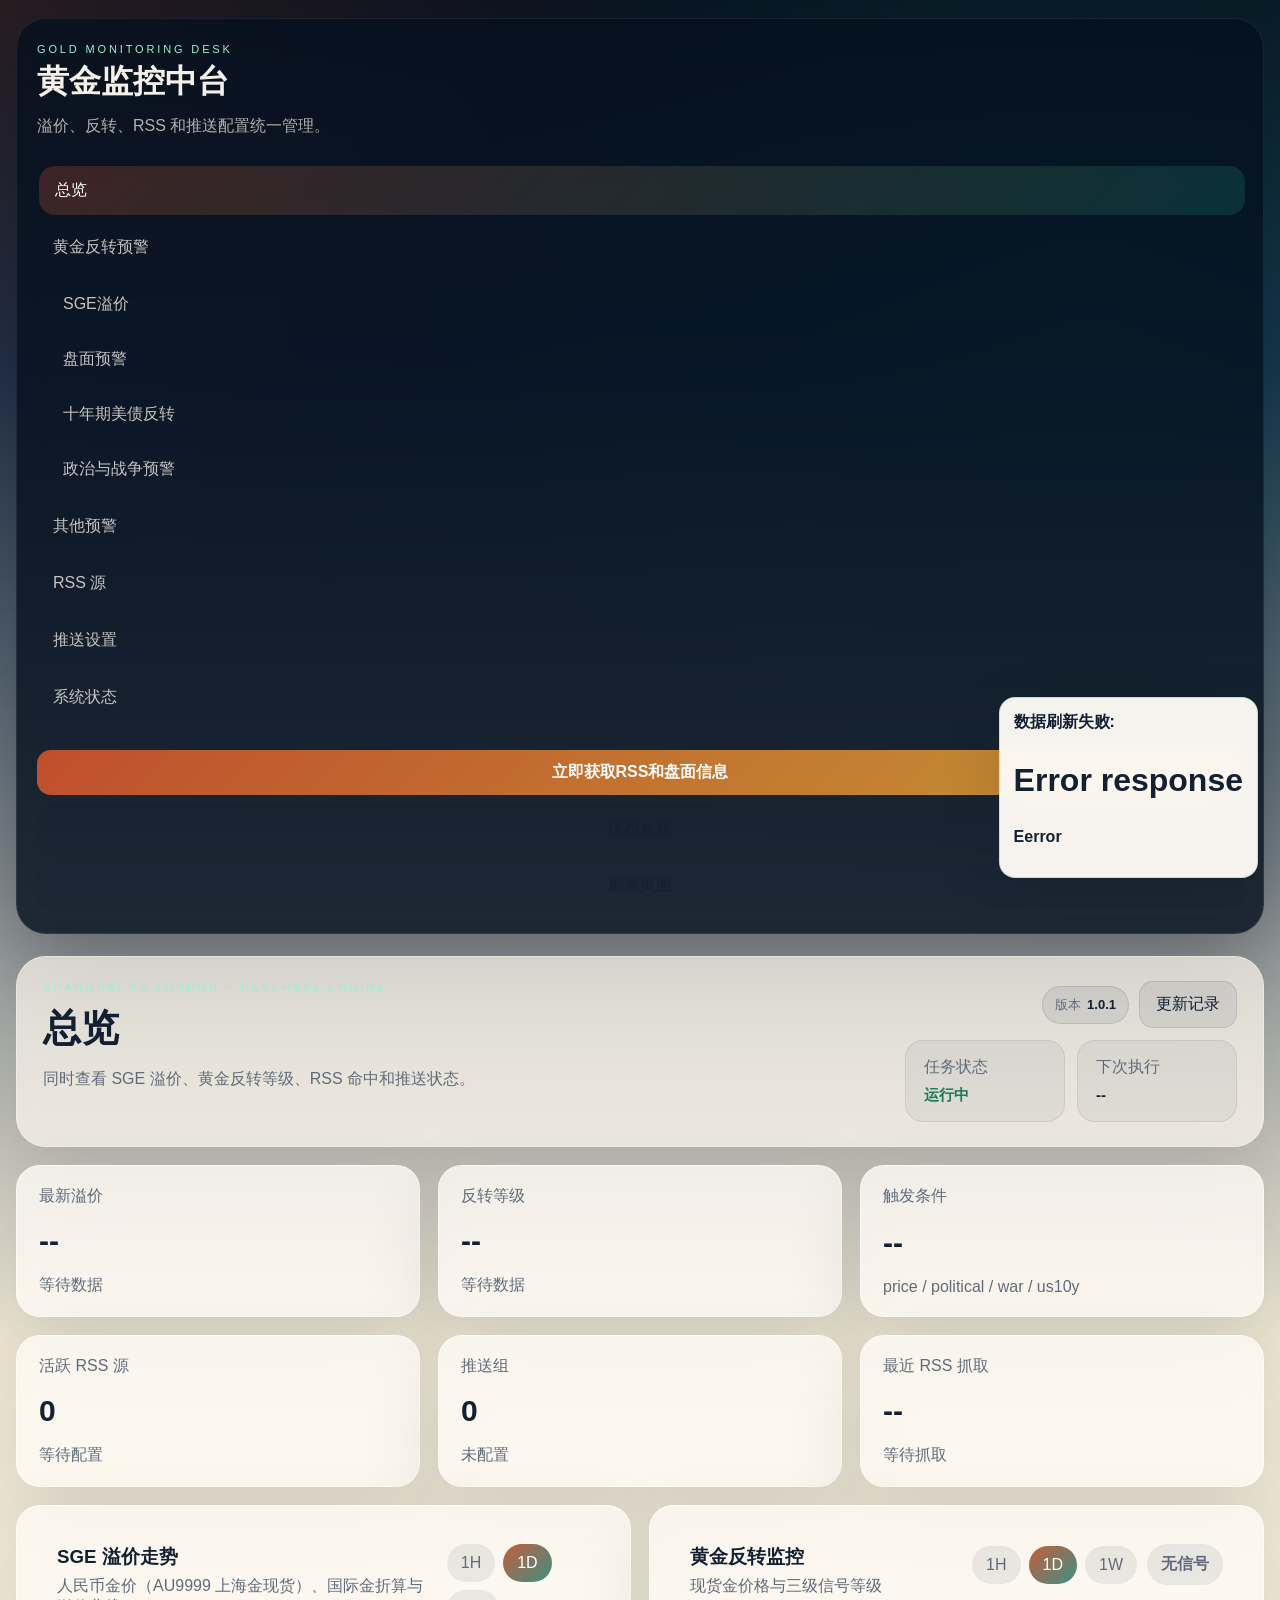
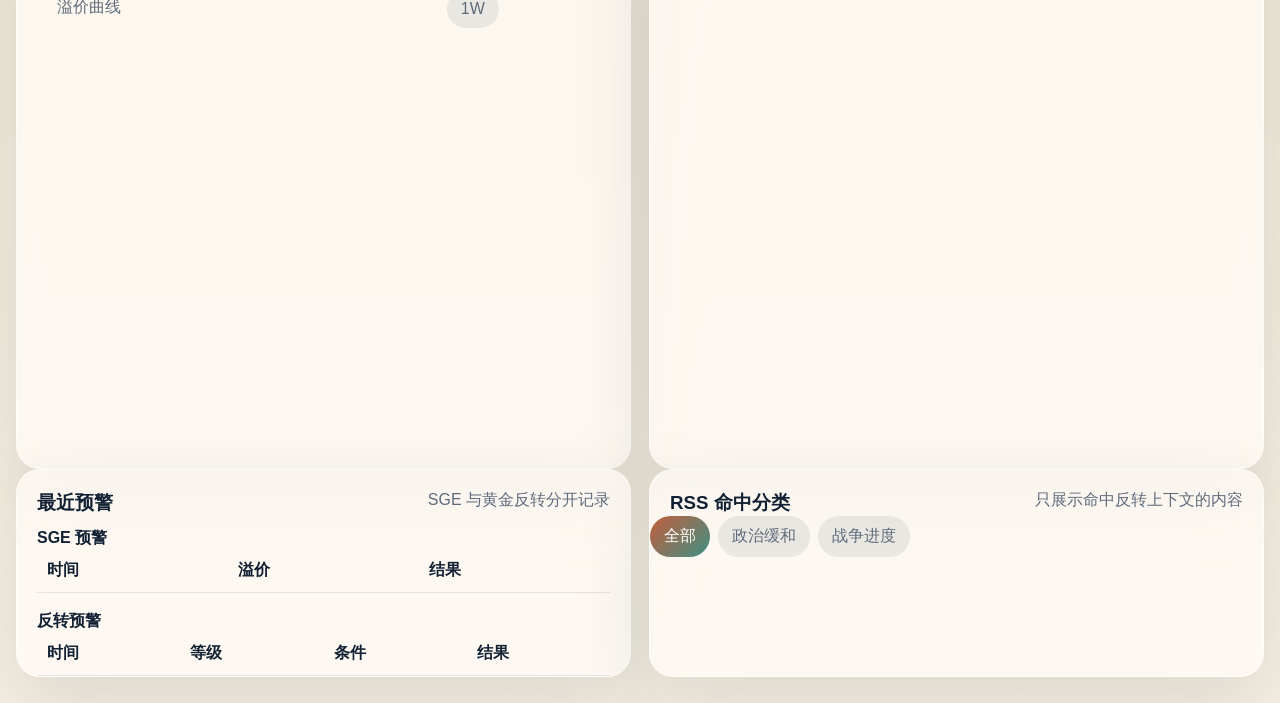
==== static/index.html @ 4083cbb0 "Initial commit: 黄金监控中台系统 实现完整的实时黄金价格监控系统，包含SGE溢价监控、4级反转信号检测、美债收益率追踪、RSS地缘政治事件采集和钉钉推送警报  Made-with: C" ====
<!doctype html>
<html lang="zh-CN">
  <head>
    <meta charset="UTF-8" />
    <meta name="viewport" content="width=device-width, initial-scale=1.0" />
    <title>黄金监控中台</title>
    <link rel="stylesheet" href="/static/styles.css" />
    <!-- 使用本地ECharts文件 -->
    <script src="/static/echarts.min.js"></script>
  </head>
  <body>
    <div class="app-shell">
      <aside class="sidebar">
        <div class="brand">
          <p class="eyebrow">Gold Monitoring Desk</p>
          <h1>黄金监控中台</h1>
          <p class="subtitle">溢价、反转、RSS 和推送配置统一管理。</p>
        </div>
        <nav class="menu">
          <button class="menu-btn active" data-view="overview">总览</button>
          <button class="menu-btn" data-view="goldWarning">黄金反转预警</button>
          <div class="menu-sub">
            <button class="menu-btn sub-menu-btn" data-view="sge">SGE溢价</button>
            <button class="menu-btn sub-menu-btn" data-view="reversal">盘面预警</button>
            <button class="menu-btn sub-menu-btn" data-view="us10y">十年期美债反转</button>
            <button class="menu-btn sub-menu-btn" data-view="geoWarning">政治与战争预警</button>
          </div>
          <button class="menu-btn" data-view="otherWarning">其他预警</button>
          <button class="menu-btn" data-view="feeds">RSS 源</button>
          <button class="menu-btn" data-view="push">推送设置</button>
          <button class="menu-btn" data-view="system">系统状态</button>
        </nav>
        <div class="sidebar-actions">
          <button id="runAllBtn" class="primary-btn">立即获取RSS和盘面信息</button>
          <button id="runReversalBtn" class="ghost-btn">仅跑反转</button>
          <button id="refreshBtn" class="ghost-btn">刷新页面</button>
        </div>
      </aside>

      <main class="content">
        <section class="hero">
          <div>
            <p class="eyebrow">Shanghai vs London + Reversal Engine</p>
            <h2 id="heroTitle">总览</h2>
            <p id="heroDesc" class="hero-copy">同时查看 SGE 溢价、黄金反转等级、RSS 命中和推送状态。</p>
          </div>
          <div class="hero-meta">
            <div class="hero-tools">
              <span class="version-pill">版本 <strong id="appVersionText">1.0.1</strong></span>
              <button id="updateLogBtn" class="ghost-btn">更新记录</button>
            </div>
            <div class="hero-pill">
              <span>任务状态</span>
              <strong id="schedulerBadge">等待初始化</strong>
            </div>
            <div class="hero-pill">
              <span>下次执行</span>
              <strong id="nextRunText">--</strong>
            </div>
          </div>
        </section>

        <section class="view active" data-view-panel="overview">
          <div class="stats-grid">
            <article class="panel stat-card">
              <span class="label">最新溢价</span>
              <strong id="overviewPremiumValue">--</strong>
              <span id="overviewPremiumMeta" class="muted">等待数据</span>
            </article>
            <article class="panel stat-card">
              <span class="label">反转等级</span>
              <strong id="overviewSignalValue">--</strong>
              <span id="overviewSignalMeta" class="muted">等待数据</span>
            </article>
            <article class="panel stat-card">
              <span class="label">触发条件</span>
              <strong id="overviewConditionsValue">--</strong>
              <span id="overviewConditionsMeta" class="muted">price / political / war / us10y</span>
            </article>
            <article class="panel stat-card">
              <span class="label">活跃 RSS 源</span>
              <strong id="overviewFeedCount">0</strong>
              <span id="overviewFeedMeta" class="muted">等待配置</span>
            </article>
            <article class="panel stat-card">
              <span class="label">推送组</span>
              <strong id="overviewTargetCount">0</strong>
              <span id="overviewTargetMeta" class="muted">未配置</span>
            </article>
            <article class="panel stat-card">
              <span class="label">最近 RSS 抓取</span>
              <strong id="overviewRssValue">--</strong>
              <span id="overviewRssMeta" class="muted">等待抓取</span>
            </article>
          </div>

          <div class="grid two-col">
            <article class="panel chart-panel">
              <div class="panel-head">
                <div>
                  <h3>SGE 溢价走势</h3>
                  <p class="muted">人民币金价（AU9999 上海金现货）、国际金折算与溢价曲线</p>
                </div>
                <div class="range-switch">
                  <button data-chart="sge" data-range="1H" class="range-btn">1H</button>
                  <button data-chart="sge" data-range="1D" class="range-btn active">1D</button>
                  <button data-chart="sge" data-range="1W" class="range-btn">1W</button>
                </div>
              </div>
              <div id="sgeChart" class="chart large"></div>
            </article>

            <article class="panel chart-panel">
              <div class="panel-head">
                <div>
                  <h3>黄金反转监控</h3>
                  <p class="muted">现货金价格与三级信号等级</p>
                </div>
                <div class="panel-actions">
                  <div class="range-switch">
                    <button data-chart="reversal" data-range="1H" class="range-btn">1H</button>
                    <button data-chart="reversal" data-range="1D" class="range-btn active">1D</button>
                    <button data-chart="reversal" data-range="1W" class="range-btn">1W</button>
                  </div>
                  <div id="signalBadge" class="signal-pill level-0">无信号</div>
                </div>
              </div>
              <div id="reversalChart" class="chart large"></div>
            </article>
          </div>

          <div class="grid two-col">
            <article class="panel">
              <div class="panel-head">
                <h3>最近预警</h3>
                <span class="muted">SGE 与黄金反转分开记录</span>
              </div>
              <div class="subsection">
                <h4>SGE 预警</h4>
                <div class="table-wrap compact">
                  <table>
                    <thead>
                      <tr>
                        <th>时间</th>
                        <th>溢价</th>
                        <th>结果</th>
                      </tr>
                    </thead>
                    <tbody id="overviewSgeAlerts"></tbody>
                  </table>
                </div>
                <div id="overviewSgeAlertsPager" class="pager"></div>
              </div>
              <div class="subsection">
                <h4>反转预警</h4>
                <div class="table-wrap compact">
                  <table>
                    <thead>
                      <tr>
                        <th>时间</th>
                        <th>等级</th>
                        <th>条件</th>
                        <th>结果</th>
                      </tr>
                    </thead>
                    <tbody id="overviewReversalAlerts"></tbody>
                  </table>
                </div>
                <div id="overviewReversalAlertsPager" class="pager"></div>
              </div>
            </article>

            <article class="panel">
              <div class="panel-head">
                <h3>RSS 命中分类</h3>
                <span class="muted">只展示命中反转上下文的内容</span>
              </div>
              <div class="rss-filter">
                <button class="filter-btn active" data-event-filter="all">全部</button>
                <button class="filter-btn" data-event-filter="political">政治缓和</button>
                <button class="filter-btn" data-event-filter="war">战争进度</button>
              </div>
              <div id="overviewEvents" class="event-list"></div>
              <div id="overviewEventsPager" class="pager"></div>
            </article>
          </div>
        </section>

        <section class="view" data-view-panel="otherWarning">
          <article class="panel" style="padding:20px;">
            <h3 style="margin:0 0 8px;">其他预警</h3>
            <p class="muted" style="margin:0;">预留模块，后续可继续扩展。</p>
          </article>
        </section>

        <section class="view" data-view-panel="sge">
          <div class="grid layout-3-2">
            <article class="panel chart-panel">
              <div class="panel-head">
                <div>
                  <h3>SGE 溢价图表</h3>
                  <p class="muted">人民币金价（AU9999 上海金现货）- 用于看盘和确认相对国际金的溢价环境</p>
                </div>
                <div class="range-switch">
                  <button data-chart="sge" data-range="1H" class="range-btn">1H</button>
                  <button data-chart="sge" data-range="1D" class="range-btn active">1D</button>
                  <button data-chart="sge" data-range="1W" class="range-btn">1W</button>
                </div>
              </div>
              <div id="sgeDetailChart" class="chart xlarge"></div>
            </article>

            <article class="panel form-panel">
              <div class="panel-head">
                <div>
                  <h3>SGE 参数</h3>
                  <p class="muted">只影响溢价监控，不改 RSS 和推送组</p>
                </div>
              </div>
              <form id="sgeSettingsForm" class="settings-form">
                <label>
                  <span>溢价阈值 (元/克)</span>
                  <input id="thresholdInput" type="number" step="0.1" min="0" />
                </label>
                <label>
                  <span>主轮询频率 (秒)</span>
                  <input id="intervalInput" type="number" min="5" />
                </label>
                <label>
                  <span>SGE 预警冷却 (秒)</span>
                  <input id="cooldownInput" type="number" min="0" />
                </label>
                <label>
                  <span>请求超时 (秒)</span>
                  <input id="timeoutInput" type="number" step="0.5" min="1" />
                </label>
                <button type="submit" class="primary-btn">保存 SGE 设置</button>
              </form>
            </article>
          </div>

          <div class="grid two-col">
            <article class="panel">
              <div class="panel-head">
                <h3>最近溢价记录</h3>
                <span class="muted">未同时开盘时会跳过告警</span>
              </div>
              <div class="table-wrap">
                <table>
                  <thead>
                    <tr>
                      <th>时间</th>
                      <th>人民币金价</th>
                      <th>国际金折算</th>
                      <th>溢价</th>
                      <th>状态</th>
                    </tr>
                  </thead>
                  <tbody id="samplesBody"></tbody>
                </table>
              </div>
              <div id="samplesPager" class="pager"></div>
            </article>

            <article class="panel">
              <div class="panel-head">
                <h3>最近 SGE 预警</h3>
                <span class="muted">只有超过阈值才推送</span>
              </div>
              <div class="table-wrap">
                <table>
                  <thead>
                    <tr>
                      <th>时间</th>
                      <th>溢价</th>
                      <th>阈值</th>
                      <th>结果</th>
                    </tr>
                  </thead>
                  <tbody id="alertsBody"></tbody>
                </table>
              </div>
              <div id="alertsPager" class="pager"></div>
            </article>
          </div>
        </section>

        <section class="view" data-view-panel="reversal">
          <div class="stats-grid reversal-grid">
            <article class="panel stat-card">
              <span class="label">最新反转等级</span>
              <strong id="reversalLevelValue">无信号</strong>
              <span id="reversalLevelMeta" class="muted">等待数据</span>
            </article>
            <article class="panel stat-card">
              <span class="label">现货金</span>
              <strong id="reversalGoldValue">--</strong>
              <span class="muted">美元 / 盎司</span>
            </article>
            <article class="panel stat-card">
              <span class="label">USDCNY</span>
              <strong id="reversalFxValue">--</strong>
              <span class="muted">汇率</span>
            </article>
            <article class="panel stat-card">
              <span class="label">触发条件</span>
              <strong id="reversalConditionsValue">--</strong>
              <span class="muted">price / political / war</span>
            </article>
          </div>

          <div class="grid layout-3-2">
            <article class="panel chart-panel">
              <div class="panel-head">
                <div>
                  <h3>反转图表</h3>
                  <p class="muted">上方看价格，下方看 0 / 4 / 3 / 2 / 1 级信号</p>
                </div>
                <div class="panel-actions">
                  <div class="range-switch">
                    <button data-chart="reversal" data-range="1H" class="range-btn">1H</button>
                    <button data-chart="reversal" data-range="1D" class="range-btn active">1D</button>
                    <button data-chart="reversal" data-range="1W" class="range-btn">1W</button>
                  </div>
                  <button id="testAlertBtn" class="ghost-btn">发送测试推送</button>
                </div>
              </div>
              <div id="reversalDetailChart" class="chart xlarge"></div>
            </article>

            <article class="panel form-panel">
              <div class="panel-head">
                <div>
                  <h3>反转参数</h3>
                  <p class="muted">盘面、RSS 和推送只在出现信号时触发</p>
                </div>
              </div>
              <form id="reversalSettingsForm" class="settings-form">
                <label>
                  <span>反转信号冷却 (秒)</span>
                  <input id="reversalCooldownInput" type="number" min="0" />
                </label>
                <label>
                  <span>盘面回看窗口 (分钟)</span>
                  <input id="reversalLookbackInput" type="number" min="30" />
                </label>
                <label>
                  <span>最小反弹幅度 (%)</span>
                  <input id="reversalReboundInput" type="number" step="0.1" min="0.1" />
                </label>
                <label>
                  <span>短均线窗口 (样本数)</span>
                  <input id="reversalMaInput" type="number" min="3" />
                </label>
                <label>
                  <span>事件有效期 (分钟)</span>
                  <input id="reversalSignalWindowInput" type="number" min="15" />
                </label>
                <div class="inline-form">
                  <label>
                    <span>测试信号等级</span>
                    <select id="testAlertLevel">
                      <option value="4">四级</option>
                      <option value="3">三级</option>
                      <option value="2">二级</option>
                      <option value="1">一级</option>
                    </select>
                  </label>
                  <label>
                    <span>测试说明</span>
                    <input id="testAlertNote" type="text" placeholder="可选" />
                  </label>
                </div>
                <button type="submit" class="primary-btn">保存反转设置</button>
              </form>
            </article>
          </div>

          <div class="grid two-col">
            <article class="panel">
              <div class="panel-head">
                <h3>最近反转样本</h3>
                <span class="muted">等级: 1 最强，4 最弱，0 为无信号</span>
              </div>
              <div class="table-wrap">
                <table>
                  <thead>
                    <tr>
                      <th>时间</th>
                      <th>金价</th>
                      <th>等级</th>
                      <th>条件</th>
                      <th>说明</th>
                    </tr>
                  </thead>
                  <tbody id="reversalSamplesBody"></tbody>
                </table>
              </div>
              <div id="reversalSamplesPager" class="pager"></div>
            </article>

            <article class="panel">
              <div class="panel-head">
                <h3>最近反转预警</h3>
                <span class="muted">仅等级 1 / 2 会推送，3 / 4 级只记录</span>
              </div>
              <div class="table-wrap">
                <table>
                  <thead>
                    <tr>
                      <th>时间</th>
                      <th>等级</th>
                      <th>条件</th>
                      <th>结果</th>
                    </tr>
                  </thead>
                  <tbody id="reversalAlertsBody"></tbody>
                </table>
              </div>
              <div id="reversalAlertsPager" class="pager"></div>
            </article>
          </div>
        </section>

        <section class="view" data-view-panel="us10y">
          <div class="stats-grid reversal-grid">
            <article class="panel stat-card">
              <span class="label">十年期反转信号</span>
              <strong id="us10ySignalValue">无信号</strong>
              <span id="us10ySignalMeta" class="muted">等待数据</span>
            </article>
            <article class="panel stat-card">
              <span class="label">10Y 收益率</span>
              <strong id="us10yYieldValue">--</strong>
              <span class="muted">%</span>
            </article>
            <article class="panel stat-card">
              <span class="label">数据源</span>
              <strong id="us10ySourceValue">--</strong>
              <span id="us10ySourceMeta" class="muted">等待数据</span>
            </article>
            <article class="panel stat-card">
              <span class="label">与黄金联动</span>
              <strong id="us10yLinkValue">--</strong>
              <span class="muted">同屏观察金价与10Y</span>
            </article>
          </div>
          <article class="panel chart-panel">
            <div class="panel-head">
              <div>
                <h3>黄金与10Y联动分析</h3>
                <p class="muted">左轴黄金价格，右轴美债收益率（支持纵轴滚轮缩放）</p>
              </div>
              <div class="range-switch">
                <button data-chart="us10y" data-range="1H" class="range-btn">1H</button>
                <button data-chart="us10y" data-range="1D" class="range-btn active">1D</button>
                <button data-chart="us10y" data-range="1W" class="range-btn">1W</button>
              </div>
            </div>
            <div id="us10yLinkChart" class="chart xlarge"></div>
          </article>
          <article class="panel form-panel">
            <div class="panel-head">
              <div>
                <h3>美债预警参数</h3>
                <p class="muted">支持多期限采样与回落阈值设置</p>
              </div>
            </div>
            <form id="us10ySettingsForm" class="settings-form">
              <label>
                <span>采样频率 (秒)</span>
                <input id="us10yPollIntervalInput" type="number" min="5" />
              </label>
              <label>
                <span>回落窗口 (小时)</span>
                <input id="us10yDropLookbackHoursInput" type="number" min="1" step="1" />
              </label>
              <label>
                <span>回落阈值 (bp)</span>
                <input id="us10yDropThresholdBpInput" type="number" min="0.1" step="0.1" />
              </label>
              <label>
                <span>预警冷却 (秒)</span>
                <input id="us10yCooldownInput" type="number" min="0" />
              </label>
              <div class="inline-form">
                <label class="toggle-field">
                  <span>5Y</span>
                  <input id="us10yTenor5" type="checkbox" />
                </label>
                <label class="toggle-field">
                  <span>10Y</span>
                  <input id="us10yTenor10" type="checkbox" checked />
                </label>
                <label class="toggle-field">
                  <span>20Y</span>
                  <input id="us10yTenor20" type="checkbox" />
                </label>
              </div>
              <div class="panel-actions">
                <button id="runUs10yBtn" type="button" class="ghost-btn">立即采样美债</button>
                <button type="submit" class="primary-btn">保存美债设置</button>
              </div>
            </form>
          </article>
          <article class="panel">
            <div class="panel-head">
              <h3>美债信源状态</h3>
              <span class="muted">东方财富 → 新浪 → FRED 回退链路</span>
            </div>
            <div id="us10ySourcesStatus" class="source-status-list"></div>
          </article>
          <div class="grid two-col">
            <article class="panel">
              <div class="panel-head">
                <h3>最近10Y样本</h3>
                <span class="muted">独立数据源维护</span>
              </div>
              <div class="table-wrap">
                <table>
                  <thead>
                    <tr>
                      <th>时间</th>
                      <th>期限</th>
                      <th>收益率%</th>
                      <th>信号</th>
                      <th>说明</th>
                    </tr>
                  </thead>
                  <tbody id="us10ySamplesBody"></tbody>
                </table>
              </div>
              <div id="us10ySamplesPager" class="pager"></div>
            </article>
            <article class="panel">
              <div class="panel-head">
                <h3>10Y运行记录</h3>
                <span class="muted">抓取与计算耗时</span>
              </div>
              <ul id="us10yRunsList" class="mini-list roomy"></ul>
              <div id="us10yRunsPager" class="pager"></div>
            </article>
          </div>
        </section>

        <section class="view" data-view-panel="geoWarning">
          <article class="panel">
            <div class="panel-head">
              <div>
                <h3>政治与战争事件流</h3>
                <p class="muted">复用 RSS 事件流，并按 1-10 分对事件相关性打分（分越高，越有利黄金上涨动能；分越低，黄金越承压）</p>
              </div>
              <div class="rss-filter">
                <button class="filter-btn active" data-event-filter="all">全部</button>
                <button class="filter-btn" data-event-filter="political">政治缓和</button>
                <button class="filter-btn" data-event-filter="war">战争进度</button>
              </div>
            </div>
            <div class="subsection" style="padding-top:0;">
              <p class="muted" style="margin:0 20px 8px;">说明：分越高，越有利黄金上涨动能；分越低，黄金越承压。</p>
            </div>
            <div id="geoEventList" class="event-list spacious"></div>
            <div id="geoEventsPager" class="pager"></div>
          </article>
        </section>

        <section class="view" data-view-panel="feeds">
          <div class="grid layout-2-3">
            <article class="panel form-panel">
              <div class="panel-head">
                <div>
                  <h3>RSS 源配置</h3>
                  <p class="muted">可增删源地址，定时抓取后按事件类型分类展示</p>
                </div>
                <div class="panel-actions">
                  <button id="fetchRssBtn" type="button" class="ghost-btn">立即获取RSS消息</button>
                  <button id="addFeedBtn" type="button" class="ghost-btn">新增 RSS 源</button>
                </div>
              </div>
              <form id="feedSettingsForm" class="settings-form">
                <label>
                  <span>RSS 监控频率 (秒)</span>
                  <input id="rssIntervalInput" type="number" min="30" />
                </label>
                <div id="feedRows" class="stack-list"></div>
                <button type="submit" class="primary-btn">保存 RSS 配置</button>
              </form>
            </article>

            <article class="panel">
              <div class="panel-head">
                <div>
                  <h3>RSS 事件流</h3>
                  <p class="muted">按政治缓和 / 战争进度分类，标题和摘要已尽量转中文</p>
                </div>
                <div class="rss-filter">
                  <button class="filter-btn active" data-event-filter="all">全部</button>
                  <button class="filter-btn" data-event-filter="political">政治缓和</button>
                  <button class="filter-btn" data-event-filter="war">战争进度</button>
                </div>
              </div>
              <div id="feedEventList" class="event-list spacious"></div>
              <div id="feedEventsPager" class="pager"></div>
            </article>
          </div>

          <div class="grid two-col">
            <article class="panel">
              <div class="panel-head">
                <h3>RSS 抓取记录</h3>
                <span class="muted">单独记录 RSS 轮次、耗时和异常数</span>
              </div>
              <ul id="rssFetchRunsList" class="mini-list roomy"></ul>
              <div id="rssFetchRunsPager" class="pager"></div>
            </article>

            <article class="panel">
              <div class="panel-head">
                <h3>命中关键词</h3>
                <span class="muted">帮助确认事件为什么被归类</span>
              </div>
              <div id="eventKeywordList" class="keyword-board"></div>
            </article>
          </div>
        </section>

        <section class="view" data-view-panel="push">
          <div class="grid layout-2-3">
            <article class="panel form-panel">
              <div class="panel-head">
                <div>
                  <h3>推送组配置</h3>
                  <p class="muted">每组由 webhook + secret 组成，可启停、可增删</p>
                </div>
                <button id="addTargetBtn" type="button" class="ghost-btn">新增推送组</button>
              </div>
              <form id="notificationSettingsForm" class="settings-form">
                <div id="targetRows" class="stack-list"></div>
                <button type="submit" class="primary-btn">保存推送设置</button>
              </form>
            </article>

            <article class="panel">
              <div class="panel-head">
                <div>
                  <h3>推送说明</h3>
                  <p class="muted">程序只推送 1 / 2 级反转信号，3 / 4 级只记录不推送</p>
                </div>
              </div>
              <div class="notice-stack">
                <div class="notice-card level-1">
                  <strong>一级反转</strong>
                  <span>price + political + war + us10y 同时命中，优先级最高。</span>
                </div>
                <div class="notice-card level-2">
                  <strong>二级反转</strong>
                  <span>四类条件中命中三类，说明共振较强。</span>
                </div>
                <div class="notice-card level-3">
                  <strong>三级反转</strong>
                  <span>四类条件中命中两类，用于提示观察。</span>
                </div>
                <div class="notice-card level-4">
                  <strong>四级反转</strong>
                  <span>四类条件中仅命中一类，仅记录不推送。</span>
                </div>
                <div class="notice-card level-0">
                  <strong>无信号</strong>
                  <span>仅记录，不触发推送。</span>
                </div>
              </div>
            </article>
          </div>
          <article class="panel">
            <div class="panel-head">
              <h3>推送记录</h3>
              <span class="muted">记录每次推送目标、结果和消息内容</span>
            </div>
            <div class="table-wrap">
              <table>
                <thead>
                  <tr>
                    <th>时间</th>
                    <th>类型</th>
                    <th>目标</th>
                    <th>结果</th>
                    <th>内容</th>
                  </tr>
                </thead>
                <tbody id="notificationLogsBody"></tbody>
              </table>
            </div>
            <div id="notificationLogsPager" class="pager"></div>
          </article>
        </section>

        <section class="view" data-view-panel="system">
          <div class="stats-grid system-grid">
            <article class="panel stat-card">
              <span class="label">SGE 当前状态</span>
              <strong id="systemSgeState">--</strong>
              <span id="systemSgeMeta" class="muted">等待数据</span>
            </article>
            <article class="panel stat-card">
              <span class="label">黄金盘面状态</span>
              <strong id="systemReversalState">--</strong>
              <span id="systemReversalMeta" class="muted">等待数据</span>
            </article>
            <article class="panel stat-card">
              <span class="label">RSS 状态</span>
              <strong id="systemRssState">--</strong>
              <span id="systemRssMeta" class="muted">等待数据</span>
            </article>
          </div>

          <div class="grid two-col">
            <article class="panel">
              <div class="panel-head">
                <h3>SGE 抓取记录</h3>
                <span class="muted">分页展示历史记录，当前状态以上方状态卡为准</span>
              </div>
              <ul id="fetchRunsList" class="mini-list roomy"></ul>
              <div id="fetchRunsPager" class="pager"></div>
            </article>

            <article class="panel">
              <div class="panel-head">
                <h3>反转运行记录</h3>
                <span class="muted">分页展示历史记录，当前状态以上方状态卡为准</span>
              </div>
              <ul id="reversalRunsList" class="mini-list roomy"></ul>
              <div id="reversalRunsPager" class="pager"></div>
            </article>
          </div>
        </section>
      </main>
    </div>

    <div id="updateLogModal" class="update-log-modal hidden" role="dialog" aria-modal="true" aria-labelledby="updateLogTitle">
      <div class="update-log-backdrop" data-close-update-log></div>
      <section class="update-log-panel">
        <header class="update-log-head">
          <h3 id="updateLogTitle">更新记录</h3>
          <button id="closeUpdateLogBtn" class="text-btn" type="button">关闭</button>
        </header>
        <div class="update-log-actions">
          <button id="addUpdateLogEntryBtn" class="primary-btn" type="button">新增记录</button>
          <button id="clearUpdateLogBtn" class="ghost-btn" type="button">清空记录</button>
        </div>
        <div id="updateLogList" class="update-log-list"></div>
      </section>
    </div>

    <template id="feedRowTemplate">
      <div class="editor-row">
        <div class="editor-head">
          <strong>RSS 源</strong>
          <button type="button" class="text-btn remove-feed-btn">删除</button>
        </div>
        <div class="inline-form">
          <label>
            <span>备注名称</span>
            <input type="text" class="feed-name-input" placeholder="例如：彭博经济" />
          </label>
          <label class="toggle-field">
            <span>启用</span>
            <input type="checkbox" class="feed-enabled-input" checked />
          </label>
        </div>
        <label>
          <span>地址</span>
          <input type="url" class="feed-url-input" placeholder="https://example.com/feed.xml" />
        </label>
      </div>
    </template>

    <template id="targetRowTemplate">
      <div class="editor-row">
        <div class="editor-head">
          <strong>推送组</strong>
          <button type="button" class="text-btn remove-target-btn">删除</button>
        </div>
        <div class="inline-form">
          <label>
            <span>名称</span>
            <input type="text" class="target-name-input" placeholder="默认机器人" />
          </label>
          <label class="toggle-field">
            <span>启用</span>
            <input type="checkbox" class="target-enabled-input" checked />
          </label>
        </div>
        <label>
          <span>Webhook</span>
          <input type="url" class="target-webhook-input" placeholder="https://oapi.dingtalk.com/robot/send?access_token=..." />
        </label>
        <label>
          <span>Secret</span>
          <input type="password" class="target-secret-input" placeholder="SEC..." />
        </label>
      </div>
    </template>

    <script>
      // 动态加载app.js，使用时间戳防止缓存
      const script = document.createElement('script');
      script.src = `/static/app.js?v=${Date.now()}`;
      document.body.appendChild(script);
    </script>
  </body>
</html>
---- static/styles.css ----
:root {
  --bg-top: #07111f;
  --bg-bottom: #efe7d4;
  --ink: #122033;
  --ink-soft: #5f6b7c;
  --panel: rgba(255, 252, 246, 0.78);
  --panel-strong: rgba(255, 248, 238, 0.94);
  --line: rgba(18, 32, 51, 0.1);
  --line-strong: rgba(18, 32, 51, 0.18);
  --accent: #c04f2d;
  --accent-2: #13796b;
  --accent-3: #d3a132;
  --good: #197c58;
  --warn: #c57b18;
  --bad: #bc4837;
  --shadow: 0 28px 80px rgba(17, 24, 39, 0.12);
  --radius: 24px;
  --sidebar-width: 300px;
}

* {
  box-sizing: border-box;
}

body {
  margin: 0;
  min-height: 100vh;
  color: var(--ink);
  font-family: "Segoe UI", "PingFang SC", "Microsoft YaHei", sans-serif;
  background:
    radial-gradient(circle at top left, rgba(192, 79, 45, 0.18), transparent 26%),
    radial-gradient(circle at 85% 12%, rgba(19, 121, 107, 0.22), transparent 28%),
    linear-gradient(180deg, var(--bg-top) 0%, #17304c 16%, var(--bg-bottom) 58%, #f7f1e3 100%);
}

body::before {
  content: "";
  position: fixed;
  inset: 0;
  pointer-events: none;
  background-image:
    linear-gradient(rgba(18, 32, 51, 0.045) 1px, transparent 1px),
    linear-gradient(90deg, rgba(18, 32, 51, 0.045) 1px, transparent 1px);
  background-size: 32px 32px;
  mask-image: radial-gradient(circle at center, black 55%, transparent 92%);
}

.app-shell {
  width: min(1680px, calc(100vw - 32px));
  margin: 0 auto;
  padding: 18px 0 26px;
  display: grid;
  grid-template-columns: var(--sidebar-width) minmax(0, 1fr);
  gap: 22px;
}

.sidebar,
.panel,
.hero {
  position: relative;
  z-index: 1;
}

.sidebar {
  position: sticky;
  top: 18px;
  align-self: start;
  background: rgba(6, 16, 31, 0.82);
  color: #f4f0e8;
  border: 1px solid rgba(255, 255, 255, 0.08);
  border-radius: 30px;
  box-shadow: 0 30px 90px rgba(5, 10, 20, 0.35);
  padding: 24px 20px;
  backdrop-filter: blur(16px);
}

.brand h1 {
  margin: 0;
  font-size: 32px;
  line-height: 1.05;
}

.eyebrow {
  margin: 0 0 10px;
  font-size: 11px;
  letter-spacing: 0.26em;
  text-transform: uppercase;
  color: #95f3cf;
}

.subtitle {
  margin: 14px 0 0;
  color: rgba(244, 240, 232, 0.72);
  line-height: 1.6;
}

.menu {
  margin-top: 28px;
  display: grid;
  gap: 8px;
}

.menu-sub {
  display: grid;
  gap: 6px;
  margin-left: 10px;
}

.sub-menu-btn {
  padding-top: 10px;
  padding-bottom: 10px;
  font-size: 14px;
}

.menu-btn,
.primary-btn,
.ghost-btn,
.text-btn,
.range-btn,
.filter-btn,
select {
  border: 0;
  cursor: pointer;
  transition: 160ms ease;
  font: inherit;
}

.menu-btn {
  text-align: left;
  padding: 14px 16px;
  border-radius: 16px;
  background: transparent;
  color: rgba(244, 240, 232, 0.8);
}

.menu-btn:hover,
.menu-btn.active {
  background: linear-gradient(135deg, rgba(192, 79, 45, 0.28), rgba(19, 121, 107, 0.28));
  color: #fff;
  transform: translateX(2px);
}

.sidebar-actions {
  margin-top: 28px;
  display: grid;
  gap: 10px;
}

.content {
  min-width: 0;
}

.hero {
  display: flex;
  justify-content: space-between;
  gap: 18px;
  align-items: flex-start;
  margin-bottom: 18px;
  background: rgba(255, 249, 239, 0.68);
  border: 1px solid rgba(255, 255, 255, 0.35);
  border-radius: 30px;
  padding: 24px 26px;
  box-shadow: var(--shadow);
  backdrop-filter: blur(12px);
}

.hero h2 {
  margin: 0;
  font-size: clamp(28px, 3vw, 46px);
}

.hero-copy {
  margin: 12px 0 0;
  color: var(--ink-soft);
  line-height: 1.6;
  max-width: 760px;
}

.hero-meta {
  display: grid;
  grid-template-columns: repeat(2, minmax(160px, 1fr));
  gap: 12px;
}

.hero-tools {
  grid-column: 1 / -1;
  display: flex;
  align-items: center;
  gap: 10px;
  justify-content: flex-end;
}

.version-pill {
  display: inline-flex;
  align-items: center;
  gap: 6px;
  padding: 9px 12px;
  border-radius: 999px;
  background: rgba(18, 32, 51, 0.08);
  border: 1px solid rgba(18, 32, 51, 0.12);
  color: var(--ink-soft);
  font-size: 13px;
}

.version-pill strong {
  color: var(--ink);
}

.hero-pill {
  padding: 16px 18px;
  border-radius: 18px;
  background: rgba(18, 32, 51, 0.06);
  border: 1px solid rgba(18, 32, 51, 0.08);
}

.hero-pill span,
.label,
.muted,
.panel-head p,
label span {
  color: var(--ink-soft);
}

.hero-pill strong {
  display: block;
  margin-top: 8px;
  font-size: 15px;
}

.view {
  display: none;
}

.view.active {
  display: block;
}

.grid,
.stats-grid {
  display: grid;
  gap: 18px;
}

.stats-grid {
  grid-template-columns: repeat(3, minmax(0, 1fr));
  margin-bottom: 18px;
}

.reversal-grid {
  grid-template-columns: repeat(4, minmax(0, 1fr));
}

.system-grid {
  grid-template-columns: repeat(3, minmax(0, 1fr));
}

.two-col {
  grid-template-columns: repeat(2, minmax(0, 1fr));
}

.layout-3-2 {
  grid-template-columns: minmax(0, 3fr) minmax(320px, 2fr);
  margin-bottom: 18px;
}

.layout-2-3 {
  grid-template-columns: minmax(320px, 2fr) minmax(0, 3fr);
  margin-bottom: 18px;
}

.panel {
  background: var(--panel);
  border: 1px solid rgba(255, 255, 255, 0.55);
  border-radius: var(--radius);
  box-shadow: var(--shadow);
  backdrop-filter: blur(12px);
  overflow: hidden;
}

.panel > * {
  min-width: 0;
}

.stat-card {
  padding: 20px 22px;
  min-height: 152px;
  display: flex;
  flex-direction: column;
  justify-content: space-between;
}

.stat-card strong {
  font-size: 30px;
  line-height: 1;
}

.chart-panel,
.form-panel,
.panel > .panel-head,
.panel > .table-wrap,
.panel > .subsection,
.panel > .mini-list,
.panel > .event-list,
.panel > .notice-stack,
.panel > .keyword-board {
  padding-left: 20px;
  padding-right: 20px;
}

.chart-panel,
.form-panel,
.panel > .table-wrap,
.panel > .event-list,
.panel > .notice-stack,
.panel > .keyword-board {
  padding-bottom: 20px;
}

.chart-panel {
  padding-top: 18px;
}

.form-panel {
  padding-top: 18px;
}

.panel-head {
  display: flex;
  justify-content: space-between;
  gap: 16px;
  align-items: flex-start;
  padding-top: 20px;
}

.panel-actions {
  display: inline-flex;
  gap: 10px;
  flex-wrap: wrap;
  align-items: center;
  justify-content: flex-end;
}

.panel-head h3,
.panel-head h4,
.subsection h4 {
  margin: 0;
}

.panel-head p,
.subsection p {
  margin: 6px 0 0;
}

.subsection {
  padding-top: 12px;
}

.subsection + .subsection {
  padding-top: 18px;
}

.chart {
  width: 100%;
}

.chart.large {
  height: 420px;
}

.chart.xlarge {
  height: 520px;
}

.range-switch,
.rss-filter {
  display: inline-flex;
  gap: 8px;
  flex-wrap: wrap;
}

.range-btn,
.filter-btn {
  padding: 10px 14px;
  border-radius: 999px;
  background: rgba(18, 32, 51, 0.08);
  color: var(--ink-soft);
}

.range-btn.active,
.filter-btn.active {
  background: linear-gradient(135deg, rgba(192, 79, 45, 0.92), rgba(19, 121, 107, 0.82));
  color: white;
}

.primary-btn,
.ghost-btn,
.text-btn {
  border-radius: 14px;
  padding: 12px 16px;
}

.primary-btn {
  background: linear-gradient(135deg, rgba(192, 79, 45, 1), rgba(211, 161, 50, 0.92));
  color: white;
  font-weight: 700;
}

.ghost-btn {
  background: rgba(18, 32, 51, 0.08);
  color: var(--ink);
  border: 1px solid rgba(18, 32, 51, 0.1);
}

.text-btn {
  background: transparent;
  color: var(--accent);
  padding: 4px 0;
}

.menu-btn:hover,
.primary-btn:hover,
.ghost-btn:hover,
.text-btn:hover,
.range-btn:hover,
.filter-btn:hover {
  transform: translateY(-1px);
}

.signal-pill {
  padding: 10px 14px;
  border-radius: 999px;
  font-weight: 700;
  white-space: nowrap;
}

.level-0 {
  background: rgba(18, 32, 51, 0.08);
  color: var(--ink-soft);
}

.level-1 {
  background: rgba(188, 72, 55, 0.14);
  color: var(--bad);
}

.level-2 {
  background: rgba(197, 123, 24, 0.14);
  color: var(--warn);
}

.level-3 {
  background: rgba(25, 124, 88, 0.14);
  color: var(--good);
}

.level-4 {
  background: rgba(18, 32, 51, 0.1);
  color: #4e5968;
}

form,
.settings-form {
  display: grid;
  gap: 14px;
}

label {
  display: grid;
  gap: 8px;
}

input,
select,
textarea {
  width: 100%;
  border: 1px solid var(--line);
  border-radius: 16px;
  background: rgba(255, 255, 255, 0.72);
  color: var(--ink);
  padding: 13px 14px;
}

input:focus,
select:focus,
textarea:focus {
  outline: 2px solid rgba(19, 121, 107, 0.25);
  border-color: rgba(19, 121, 107, 0.35);
}

.inline-form {
  display: grid;
  grid-template-columns: repeat(2, minmax(0, 1fr));
  gap: 12px;
}

.toggle-field {
  align-content: end;
}

.toggle-field input {
  width: 20px;
  height: 20px;
  padding: 0;
  margin: 0;
}

.stack-list {
  display: grid;
  gap: 14px;
}

.editor-row {
  background: rgba(255, 255, 255, 0.56);
  border: 1px solid rgba(18, 32, 51, 0.08);
  border-radius: 18px;
  padding: 14px;
  display: grid;
  gap: 12px;
}

.editor-head {
  display: flex;
  justify-content: space-between;
  gap: 12px;
  align-items: center;
}

.table-wrap {
  overflow: auto;
}

.table-wrap.compact table td,
.table-wrap.compact table th {
  padding-top: 11px;
  padding-bottom: 11px;
}

table {
  width: 100%;
  border-collapse: collapse;
}

th,
td {
  padding: 14px 10px;
  text-align: left;
  vertical-align: top;
  border-bottom: 1px solid var(--line);
  overflow-wrap: anywhere;
}

th {
  color: var(--ink);
  font-weight: 700;
  white-space: nowrap;
}

td {
  color: #223246;
}

.mini-list {
  list-style: none;
  margin: 0;
  padding-top: 10px;
  padding-bottom: 20px;
}

.mini-list li {
  display: flex;
  justify-content: space-between;
  gap: 14px;
  padding: 10px 0;
  border-bottom: 1px solid var(--line);
  color: #223246;
}

.mini-list.roomy li {
  flex-direction: column;
}

.source-status-list {
  padding: 16px 20px 20px;
  display: flex;
  flex-direction: column;
  gap: 12px;
}

.source-status-item {
  display: flex;
  align-items: center;
  justify-content: space-between;
  padding: 10px 14px;
  background: rgba(0, 0, 0, 0.02);
  border-radius: 6px;
  border: 1px solid var(--line);
}

.source-status-item .source-name {
  font-weight: 600;
  color: var(--ink);
}

.source-status-item .source-meta {
  display: flex;
  align-items: center;
  gap: 8px;
  font-size: 13px;
  color: #6b7785;
}

.source-status-badge {
  display: inline-block;
  padding: 2px 8px;
  border-radius: 4px;
  font-size: 12px;
  font-weight: 600;
}

.source-status-badge.healthy {
  background: rgba(25, 124, 88, 0.1);
  color: #197c58;
}

.source-status-badge.degraded {
  background: rgba(197, 123, 24, 0.1);
  color: #c57b18;
}

.source-status-badge.error {
  background: rgba(227, 66, 52, 0.1);
  color: #e34234;
}

.source-status-badge.unknown {
  background: rgba(107, 119, 133, 0.1);
  color: #6b7785;
}

.event-list {
  display: grid;
  gap: 12px;
}

.event-list.spacious {
  gap: 14px;
}

.event-card {
  padding: 14px 16px;
  border-radius: 18px;
  background: rgba(255, 255, 255, 0.58);
  border: 1px solid rgba(18, 32, 51, 0.08);
  display: grid;
  gap: 10px;
}

.event-meta {
  display: flex;
  flex-wrap: wrap;
  gap: 8px;
  align-items: center;
}

.tag {
  display: inline-flex;
  align-items: center;
  gap: 6px;
  padding: 6px 10px;
  border-radius: 999px;
  font-size: 12px;
  background: rgba(18, 32, 51, 0.08);
  color: var(--ink-soft);
  transition: all 0.2s ease;
}

.tag:hover {
  background: rgba(18, 32, 51, 0.12);
}

.tag.political {
  background: rgba(197, 123, 24, 0.14);
  color: var(--warn);
}

.tag.war {
  background: rgba(25, 124, 88, 0.14);
  color: var(--good);
}

.tag.medium-frequency {
  background: rgba(70, 130, 220, 0.15);
  color: #2563c7;
  font-weight: 600;
}

.tag.high-frequency {
  background: rgba(227, 66, 52, 0.15);
  color: #e34234;
  font-weight: 700;
  border: 1px solid rgba(227, 66, 52, 0.3);
}

.keyword-count {
  display: inline-flex;
  align-items: center;
  justify-content: center;
  min-width: 18px;
  height: 18px;
  padding: 0 4px;
  border-radius: 999px;
  background: rgba(255, 255, 255, 0.6);
  font-size: 10px;
  font-weight: 700;
  line-height: 1;
}

.risk-score {
  font-weight: 700;
  border: 1px solid rgba(18, 32, 51, 0.12);
}

.risk-score.high {
  background: rgba(188, 72, 55, 0.16);
  color: #8f2215;
}

.risk-score.mid {
  background: rgba(197, 123, 24, 0.16);
  color: #8a570d;
}

.risk-score.low {
  background: rgba(18, 32, 51, 0.1);
  color: #4e5968;
}

.event-card h4 {
  margin: 0;
  font-size: 16px;
  line-height: 1.45;
  overflow-wrap: anywhere;
}

.event-card p {
  margin: 0;
  color: var(--ink-soft);
  line-height: 1.55;
  overflow-wrap: anywhere;
}

.event-card a {
  color: var(--accent-2);
  text-decoration: none;
}

.event-card a:hover {
  text-decoration: underline;
}

.keyword-board {
  display: flex;
  flex-wrap: wrap;
  gap: 10px;
}

.notice-stack {
  display: grid;
  gap: 12px;
}

.notice-card {
  border-radius: 18px;
  padding: 16px;
  border: 1px solid var(--line);
  display: grid;
  gap: 6px;
}

.notice-card strong {
  font-size: 16px;
}

.notice-card span {
  color: var(--ink-soft);
  line-height: 1.5;
}

.empty-state {
  padding: 18px;
  border-radius: 18px;
  background: rgba(18, 32, 51, 0.04);
  color: var(--ink-soft);
}

.update-log-modal {
  position: fixed;
  inset: 0;
  z-index: 40;
}

.update-log-modal.hidden {
  display: none;
}

.update-log-backdrop {
  position: absolute;
  inset: 0;
  background: rgba(7, 17, 31, 0.45);
}

.update-log-panel {
  position: absolute;
  right: 22px;
  top: 22px;
  width: min(560px, calc(100vw - 32px));
  max-height: calc(100vh - 44px);
  overflow: auto;
  background: var(--panel-strong);
  border: 1px solid rgba(255, 255, 255, 0.58);
  border-radius: 24px;
  box-shadow: 0 26px 80px rgba(17, 24, 39, 0.24);
  backdrop-filter: blur(12px);
  padding: 20px;
}

.update-log-head {
  display: flex;
  align-items: center;
  justify-content: space-between;
  gap: 12px;
}

.update-log-head h3 {
  margin: 0;
}

.update-log-actions {
  display: flex;
  flex-wrap: wrap;
  gap: 10px;
  margin-top: 14px;
}

.update-log-list {
  margin-top: 16px;
  display: grid;
  gap: 10px;
}

.update-log-item {
  background: rgba(255, 255, 255, 0.66);
  border: 1px solid rgba(18, 32, 51, 0.08);
  border-radius: 16px;
  padding: 12px 14px;
  display: grid;
  gap: 6px;
}

.update-log-time {
  color: var(--ink-soft);
  font-size: 13px;
}

.update-log-text {
  color: #223246;
  line-height: 1.6;
  white-space: pre-wrap;
  overflow-wrap: anywhere;
}

.toast-host {
  position: fixed;
  right: 22px;
  bottom: 22px;
  z-index: 30;
  display: grid;
  gap: 10px;
  max-width: min(420px, calc(100vw - 32px));
}

.toast {
  padding: 12px 14px;
  border-radius: 16px;
  border: 1px solid rgba(18, 32, 51, 0.1);
  background: rgba(255, 252, 246, 0.96);
  box-shadow: 0 20px 60px rgba(17, 24, 39, 0.16);
  color: var(--ink);
  line-height: 1.5;
  backdrop-filter: blur(12px);
  animation: toast-in 180ms ease;
}

.toast.success {
  border-color: rgba(25, 124, 88, 0.2);
}

.toast.error {
  border-color: rgba(188, 72, 55, 0.24);
}

.toast-title {
  display: block;
  font-weight: 700;
  margin-bottom: 4px;
}

@keyframes toast-in {
  from {
    opacity: 0;
    transform: translateY(8px);
  }
  to {
    opacity: 1;
    transform: translateY(0);
  }
}

.pager {
  display: flex;
  justify-content: flex-end;
  align-items: center;
  gap: 8px;
  padding: 0 20px 18px;
  flex-wrap: wrap;
}

.pager:empty {
  display: none;
}

.pager-meta {
  color: var(--ink-soft);
  font-size: 13px;
  margin-right: auto;
}

.pager-btn {
  border: 1px solid rgba(18, 32, 51, 0.1);
  background: rgba(18, 32, 51, 0.06);
  color: var(--ink);
  border-radius: 999px;
  padding: 8px 12px;
  cursor: pointer;
  transition: 160ms ease;
}

.pager-btn:hover {
  transform: translateY(-1px);
}

.pager-btn.active {
  background: linear-gradient(135deg, rgba(192, 79, 45, 0.92), rgba(19, 121, 107, 0.82));
  color: #fff;
  border-color: transparent;
}

.pager-btn:disabled {
  opacity: 0.45;
  cursor: not-allowed;
  transform: none;
}

.pager-ellipsis {
  color: var(--ink-soft);
  padding: 8px 6px;
  font-size: 14px;
  user-select: none;
  display: inline-flex;
  align-items: center;
}

@media (max-width: 1320px) {
  .app-shell {
    grid-template-columns: 1fr;
  }

  .sidebar {
    position: static;
  }
}

@media (max-width: 1080px) {
  .stats-grid,
  .reversal-grid,
  .two-col,
  .layout-3-2,
  .layout-2-3,
  .hero-meta,
  .inline-form {
    grid-template-columns: 1fr;
  }
}

@media (max-width: 720px) {
  .app-shell {
    width: min(100vw - 18px, 1680px);
    padding-top: 12px;
  }

  .hero {
    padding: 20px 18px;
  }

  .toast-host {
    left: 16px;
    right: 16px;
    bottom: 16px;
    max-width: none;
  }

  .update-log-panel {
    right: 16px;
    top: 16px;
    width: calc(100vw - 32px);
    max-height: calc(100vh - 32px);
  }

  .panel-head,
  .chart-panel,
  .form-panel,
  .panel > .table-wrap,
  .panel > .event-list,
  .panel > .notice-stack,
  .panel > .keyword-board,
  .panel > .subsection {
    padding-left: 16px;
    padding-right: 16px;
  }

  .stat-card strong {
    font-size: 24px;
  }

  .chart.large,
  .chart.xlarge {
    height: 360px;
  }

  th,
  td {
    padding: 12px 8px;
  }
}
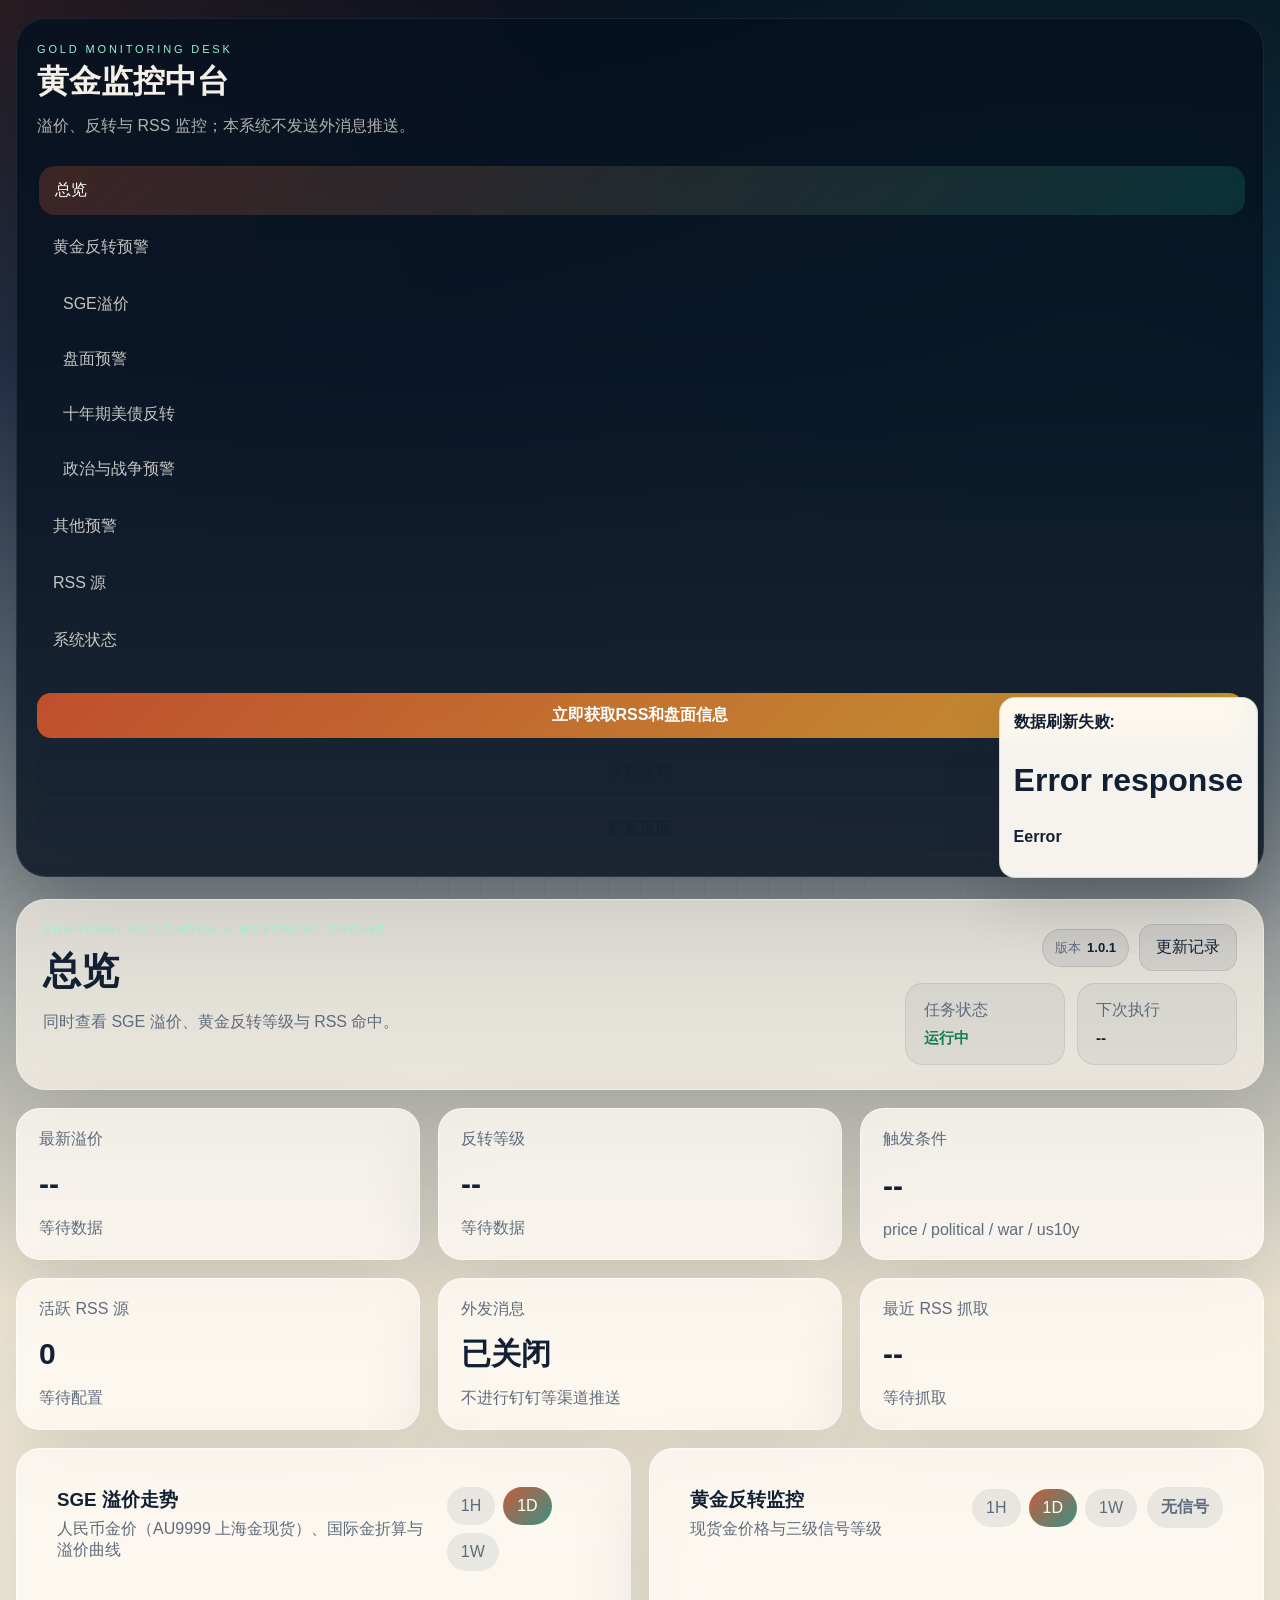
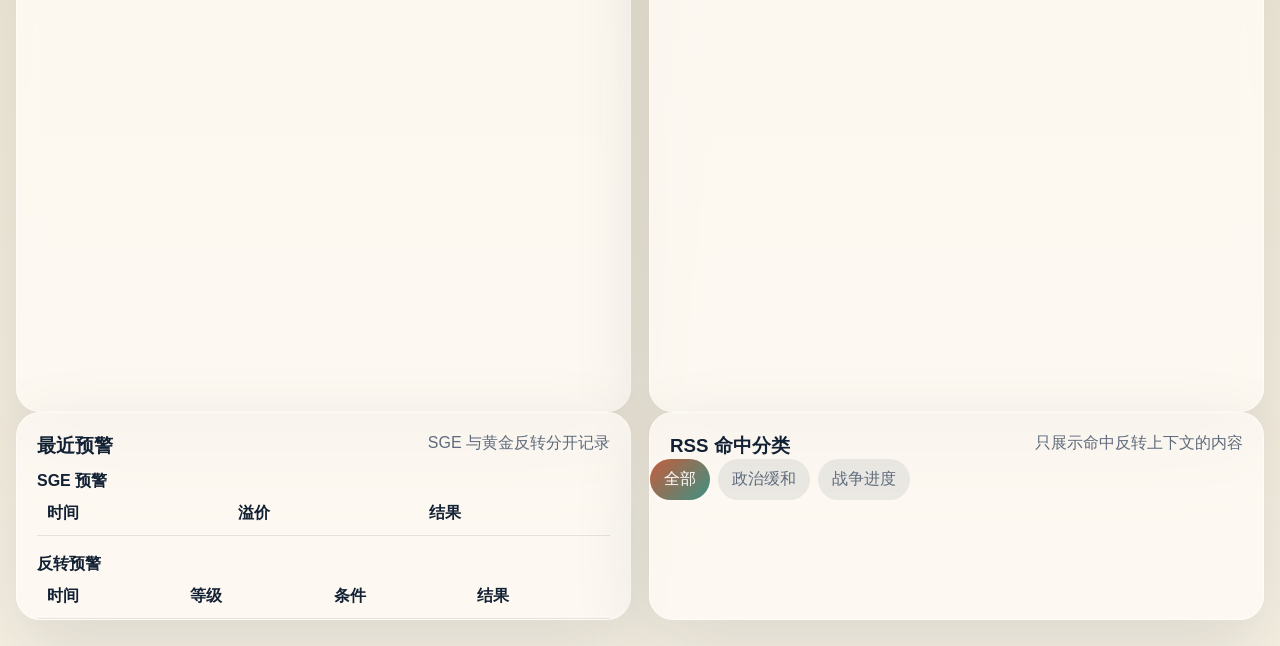
==== commit 3e049176: "移除钉钉推送：删除 Webhook/密钥与外发逻辑，同步前端与文档 Co-authored-by: Cursor <cursoragent@cursor.com>" ====
--- a/static/index.html
+++ b/static/index.html
@@ -14,7 +14,7 @@
         <div class="brand">
           <p class="eyebrow">Gold Monitoring Desk</p>
           <h1>黄金监控中台</h1>
-          <p class="subtitle">溢价、反转、RSS 和推送配置统一管理。</p>
+          <p class="subtitle">溢价、反转与 RSS 监控；本系统不发送外消息推送。</p>
         </div>
         <nav class="menu">
           <button class="menu-btn active" data-view="overview">总览</button>
@@ -27,7 +27,6 @@
           </div>
           <button class="menu-btn" data-view="otherWarning">其他预警</button>
           <button class="menu-btn" data-view="feeds">RSS 源</button>
-          <button class="menu-btn" data-view="push">推送设置</button>
           <button class="menu-btn" data-view="system">系统状态</button>
         </nav>
         <div class="sidebar-actions">
@@ -42,7 +41,7 @@
           <div>
             <p class="eyebrow">Shanghai vs London + Reversal Engine</p>
             <h2 id="heroTitle">总览</h2>
-            <p id="heroDesc" class="hero-copy">同时查看 SGE 溢价、黄金反转等级、RSS 命中和推送状态。</p>
+            <p id="heroDesc" class="hero-copy">同时查看 SGE 溢价、黄金反转等级与 RSS 命中。</p>
           </div>
           <div class="hero-meta">
             <div class="hero-tools">
@@ -83,9 +82,9 @@
               <span id="overviewFeedMeta" class="muted">等待配置</span>
             </article>
             <article class="panel stat-card">
-              <span class="label">推送组</span>
-              <strong id="overviewTargetCount">0</strong>
-              <span id="overviewTargetMeta" class="muted">未配置</span>
+              <span class="label">外发消息</span>
+              <strong id="overviewTargetCount">已关闭</strong>
+              <span id="overviewTargetMeta" class="muted">不进行钉钉等渠道推送</span>
             </article>
             <article class="panel stat-card">
               <span class="label">最近 RSS 抓取</span>
@@ -214,7 +213,7 @@
               <div class="panel-head">
                 <div>
                   <h3>SGE 参数</h3>
-                  <p class="muted">只影响溢价监控，不改 RSS 和推送组</p>
+                  <p class="muted">只影响溢价监控，不改 RSS 源配置</p>
                 </div>
               </div>
               <form id="sgeSettingsForm" class="settings-form">
@@ -265,7 +264,7 @@
             <article class="panel">
               <div class="panel-head">
                 <h3>最近 SGE 预警</h3>
-                <span class="muted">只有超过阈值才推送</span>
+                <span class="muted">超过阈值时记录预警状态</span>
               </div>
               <div class="table-wrap">
                 <table>
@@ -322,7 +321,6 @@
                     <button data-chart="reversal" data-range="1D" class="range-btn active">1D</button>
                     <button data-chart="reversal" data-range="1W" class="range-btn">1W</button>
                   </div>
-                  <button id="testAlertBtn" class="ghost-btn">发送测试推送</button>
                 </div>
               </div>
               <div id="reversalDetailChart" class="chart xlarge"></div>
@@ -332,7 +330,7 @@
               <div class="panel-head">
                 <div>
                   <h3>反转参数</h3>
-                  <p class="muted">盘面、RSS 和推送只在出现信号时触发</p>
+                  <p class="muted">盘面与 RSS 在出现信号时参与评分</p>
                 </div>
               </div>
               <form id="reversalSettingsForm" class="settings-form">
@@ -356,21 +354,6 @@
                   <span>事件有效期 (分钟)</span>
                   <input id="reversalSignalWindowInput" type="number" min="15" />
                 </label>
-                <div class="inline-form">
-                  <label>
-                    <span>测试信号等级</span>
-                    <select id="testAlertLevel">
-                      <option value="4">四级</option>
-                      <option value="3">三级</option>
-                      <option value="2">二级</option>
-                      <option value="1">一级</option>
-                    </select>
-                  </label>
-                  <label>
-                    <span>测试说明</span>
-                    <input id="testAlertNote" type="text" placeholder="可选" />
-                  </label>
-                </div>
                 <button type="submit" class="primary-btn">保存反转设置</button>
               </form>
             </article>
@@ -402,7 +385,7 @@
             <article class="panel">
               <div class="panel-head">
                 <h3>最近反转预警</h3>
-                <span class="muted">仅等级 1 / 2 会推送，3 / 4 级只记录</span>
+                <span class="muted">各等级均在本页与总览中展示</span>
               </div>
               <div class="table-wrap">
                 <table>
@@ -622,76 +605,6 @@
               <div id="eventKeywordList" class="keyword-board"></div>
             </article>
           </div>
-        </section>
-
-        <section class="view" data-view-panel="push">
-          <div class="grid layout-2-3">
-            <article class="panel form-panel">
-              <div class="panel-head">
-                <div>
-                  <h3>推送组配置</h3>
-                  <p class="muted">每组由 webhook + secret 组成，可启停、可增删</p>
-                </div>
-                <button id="addTargetBtn" type="button" class="ghost-btn">新增推送组</button>
-              </div>
-              <form id="notificationSettingsForm" class="settings-form">
-                <div id="targetRows" class="stack-list"></div>
-                <button type="submit" class="primary-btn">保存推送设置</button>
-              </form>
-            </article>
-
-            <article class="panel">
-              <div class="panel-head">
-                <div>
-                  <h3>推送说明</h3>
-                  <p class="muted">程序只推送 1 / 2 级反转信号，3 / 4 级只记录不推送</p>
-                </div>
-              </div>
-              <div class="notice-stack">
-                <div class="notice-card level-1">
-                  <strong>一级反转</strong>
-                  <span>price + political + war + us10y 同时命中，优先级最高。</span>
-                </div>
-                <div class="notice-card level-2">
-                  <strong>二级反转</strong>
-                  <span>四类条件中命中三类，说明共振较强。</span>
-                </div>
-                <div class="notice-card level-3">
-                  <strong>三级反转</strong>
-                  <span>四类条件中命中两类，用于提示观察。</span>
-                </div>
-                <div class="notice-card level-4">
-                  <strong>四级反转</strong>
-                  <span>四类条件中仅命中一类，仅记录不推送。</span>
-                </div>
-                <div class="notice-card level-0">
-                  <strong>无信号</strong>
-                  <span>仅记录，不触发推送。</span>
-                </div>
-              </div>
-            </article>
-          </div>
-          <article class="panel">
-            <div class="panel-head">
-              <h3>推送记录</h3>
-              <span class="muted">记录每次推送目标、结果和消息内容</span>
-            </div>
-            <div class="table-wrap">
-              <table>
-                <thead>
-                  <tr>
-                    <th>时间</th>
-                    <th>类型</th>
-                    <th>目标</th>
-                    <th>结果</th>
-                    <th>内容</th>
-                  </tr>
-                </thead>
-                <tbody id="notificationLogsBody"></tbody>
-              </table>
-            </div>
-            <div id="notificationLogsPager" class="pager"></div>
-          </article>
         </section>
 
         <section class="view" data-view-panel="system">
@@ -774,33 +687,6 @@
       </div>
     </template>
 
-    <template id="targetRowTemplate">
-      <div class="editor-row">
-        <div class="editor-head">
-          <strong>推送组</strong>
-          <button type="button" class="text-btn remove-target-btn">删除</button>
-        </div>
-        <div class="inline-form">
-          <label>
-            <span>名称</span>
-            <input type="text" class="target-name-input" placeholder="默认机器人" />
-          </label>
-          <label class="toggle-field">
-            <span>启用</span>
-            <input type="checkbox" class="target-enabled-input" checked />
-          </label>
-        </div>
-        <label>
-          <span>Webhook</span>
-          <input type="url" class="target-webhook-input" placeholder="https://oapi.dingtalk.com/robot/send?access_token=..." />
-        </label>
-        <label>
-          <span>Secret</span>
-          <input type="password" class="target-secret-input" placeholder="SEC..." />
-        </label>
-      </div>
-    </template>
-
     <script>
       // 动态加载app.js，使用时间戳防止缓存
       const script = document.createElement('script');
